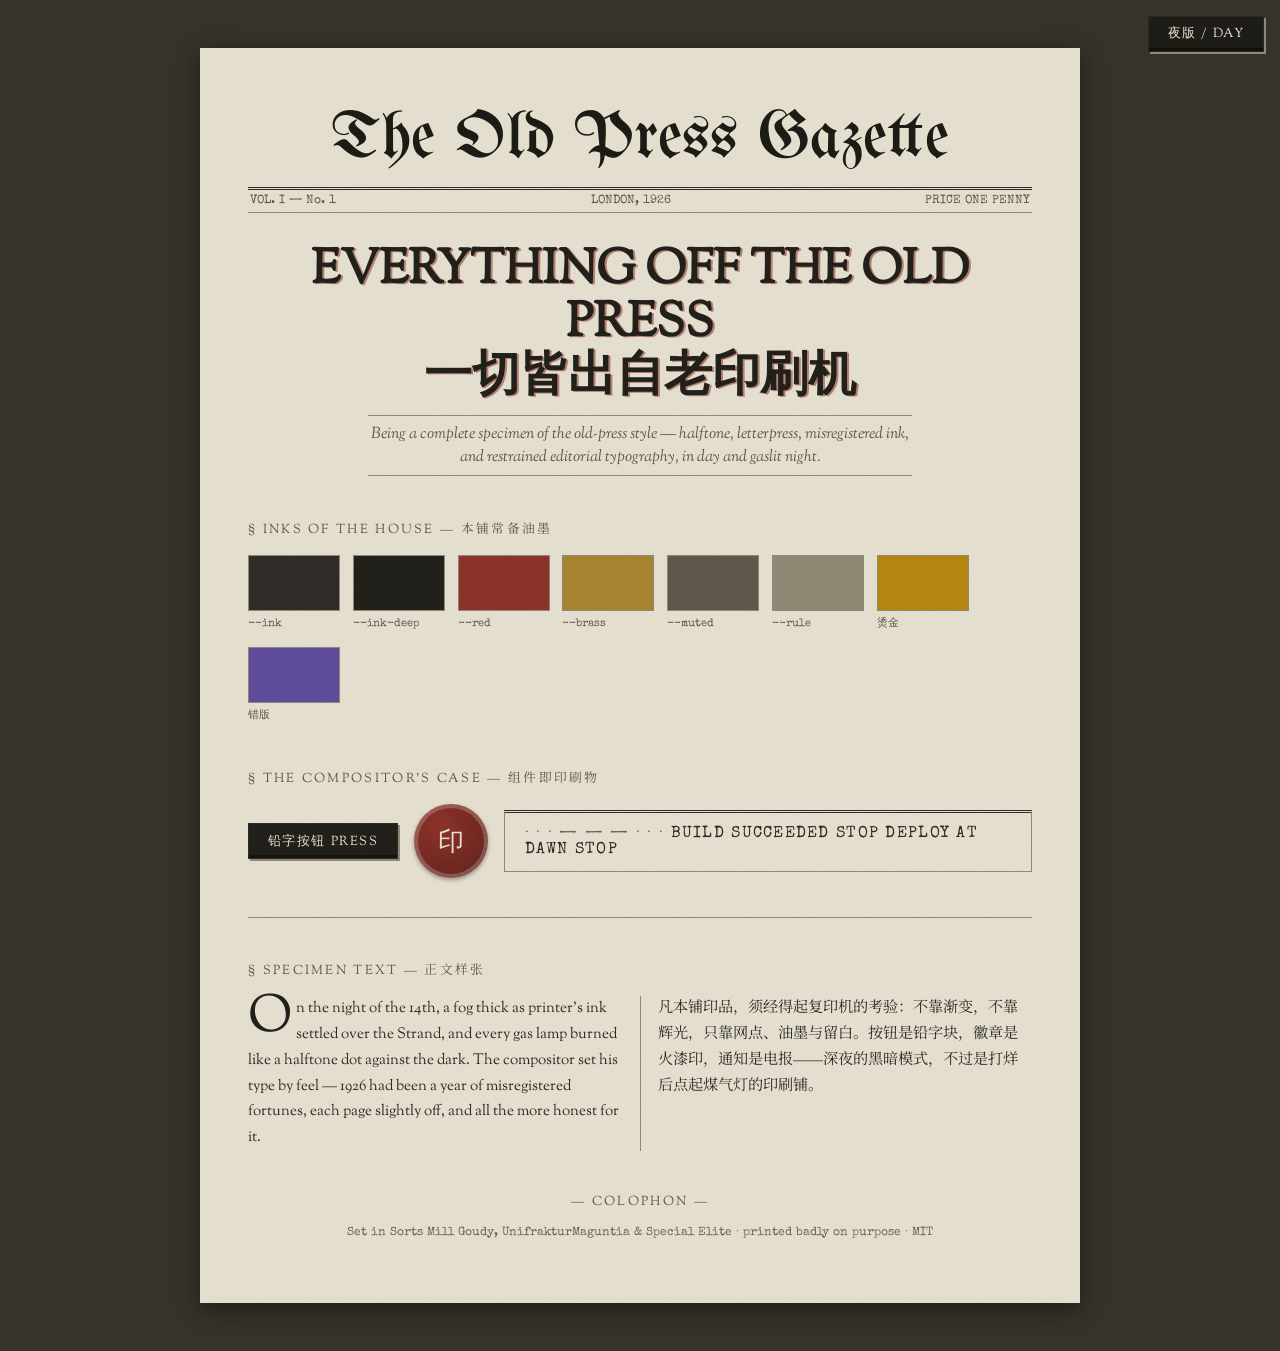
==== demo/index.html @ 59ee6817 "old-press v0.1 — Old London Editorial Noir style skill SKILL.md (two-layer system: constant print-cr" ====
<!doctype html>
<html lang="zh">
<head>
<meta charset="utf-8">
<meta name="viewport" content="width=device-width, initial-scale=1">
<title>old-press · type specimen</title>
<link href="https://fonts.googleapis.com/css2?family=Sorts+Mill+Goudy:ital@0;1&family=Playfair+Display:wght@500;700&family=UnifrakturMaguntia&family=Special+Elite&family=Noto+Serif+SC:wght@500;700&display=swap" rel="stylesheet">
<link rel="stylesheet" href="../references/tokens.css">
<link rel="stylesheet" href="../references/textures.css">
<style>
  * { margin: 0; box-sizing: border-box; }
  body {
    background: var(--desk);
    font-family: var(--serif-en), var(--serif-cn);
    color: var(--ink);
    padding: 3rem 1rem;
  }
  .sheet {
    max-width: 880px;
    margin: 0 auto;
    background: var(--paper);
    padding: 3.5rem 3rem 4rem;
    box-shadow: 0 6px 24px rgba(0,0,0,.45);
  }
  .masthead {
    font-family: var(--blackletter);
    font-size: clamp(2.4rem, 7vw, 4.2rem);
    text-align: center;
    color: var(--ink-deep);
  }
  .dateline {
    display: flex;
    justify-content: space-between;
    border-top: 3px double var(--ink);
    border-bottom: 1px solid var(--rule);
    padding: .35em .2em;
    margin: .8rem 0 2rem;
    font-family: var(--mono);
    font-size: .78rem;
    color: var(--muted);
  }
  h1.headline {
    font-family: var(--serif-en);
    font-size: clamp(1.8rem, 5vw, 3rem);
    line-height: 1.12;
    text-align: center;
    color: var(--ink-deep);
    margin-bottom: .6rem;
  }
  .op-deck { text-align: center; margin: 0 auto 2rem; max-width: 34em; }
  section { margin-top: 2.6rem; }
  .op-label { display: block; margin-bottom: 1rem; font-size: .8rem; }
  .swatches { display: flex; flex-wrap: wrap; gap: .8rem; }
  .swatch { width: 92px; }
  .swatch i {
    display: block; height: 56px; border: 1px solid var(--rule);
  }
  .swatch span {
    font-family: var(--mono); font-size: .66rem; color: var(--muted);
  }
  .row { display: flex; flex-wrap: wrap; gap: 1rem; align-items: center; }
  .seal {
    width: 74px; height: 74px; border-radius: 50%;
    background: radial-gradient(circle at 35% 30%, var(--red) 0%, color-mix(in srgb, var(--red) 70%, black) 85%);
    color: var(--paper);
    display: grid; place-items: center;
    font-family: var(--blackletter); font-size: 1.6rem;
    box-shadow: 0 2px 4px rgba(0,0,0,.35), inset 0 0 0 4px color-mix(in srgb, var(--paper) 25%, transparent);
  }
  .toggle {
    position: fixed; top: 1rem; right: 1rem;
  }
  article p { line-height: 1.7; font-size: .95rem; }
  hr { border: 0; border-top: 1px solid var(--rule); margin: 2.4rem 0; }
</style>
</head>
<body>
  <button class="op-typeblock toggle" onclick="document.body.classList.toggle('night')">夜版 / DAY</button>

  <div class="sheet op-grain">
    <div class="masthead op-inkbleed">The Old Press Gazette</div>
    <div class="dateline">
      <span>VOL. I — No. 1</span>
      <span>LONDON, 1926</span>
      <span>PRICE ONE PENNY</span>
    </div>

    <h1 class="headline op-misreg">EVERYTHING OFF THE OLD PRESS<br>一切皆出自老印刷机</h1>
    <p class="op-deck">Being a complete specimen of the old-press style — halftone, letterpress, misregistered ink, and restrained editorial typography, in day and gaslit night.</p>

    <section>
      <span class="op-label">§ INKS OF THE HOUSE — 本铺常备油墨</span>
      <div class="swatches">
        <div class="swatch"><i style="background:var(--ink)"></i><span>--ink</span></div>
        <div class="swatch"><i style="background:var(--ink-deep)"></i><span>--ink-deep</span></div>
        <div class="swatch"><i style="background:var(--red)"></i><span>--red</span></div>
        <div class="swatch"><i style="background:var(--brass)"></i><span>--brass</span></div>
        <div class="swatch"><i style="background:var(--muted)"></i><span>--muted</span></div>
        <div class="swatch"><i style="background:var(--rule)"></i><span>--rule</span></div>
        <div class="swatch"><i style="background:var(--rarity-gold)"></i><span>烫金</span></div>
        <div class="swatch"><i style="background:var(--rarity-misprint)"></i><span>错版</span></div>
      </div>
    </section>

    <section>
      <span class="op-label">§ THE COMPOSITOR'S CASE — 组件即印刷物</span>
      <div class="row">
        <button class="op-typeblock">铅字按钮 PRESS</button>
        <div class="seal">印</div>
        <div class="op-telegram" style="flex:1;min-width:260px">BUILD SUCCEEDED STOP DEPLOY AT DAWN STOP</div>
      </div>
    </section>

    <hr>

    <section>
      <span class="op-label">§ SPECIMEN TEXT — 正文样张</span>
      <article class="op-columns">
        <p class="op-dropcap op-figures">On the night of the 14th, a fog thick as printer's ink settled over the Strand, and every gas lamp burned like a halftone dot against the dark. The compositor set his type by feel — 1926 had been a year of misregistered fortunes, each page slightly off, and all the more honest for it.</p>
        <p class="op-figures">凡本铺印品，须经得起复印机的考验：不靠渐变，不靠辉光，只靠网点、油墨与留白。按钮是铅字块，徽章是火漆印，通知是电报——深夜的黑暗模式，不过是打烊后点起煤气灯的印刷铺。</p>
      </article>
    </section>

    <section style="text-align:center">
      <span class="op-label">— COLOPHON —</span>
      <p class="op-figures" style="font-family:var(--mono);font-size:.75rem;color:var(--faded)">Set in Sorts Mill Goudy, UnifrakturMaguntia &amp; Special Elite · printed badly on purpose · MIT</p>
    </section>
  </div>
</body>
</html>
---- references/tokens.css ----
/* old-press · design tokens
   Gaslight theme (default) — day on cream paper, night as gaslit dark.
   Drop into :root, toggle night with body.night. */

:root {
  /* paper & ink */
  --paper: #E9E3D3;
  --ink: #2C2924;
  --ink-deep: #1E1C17;

  /* second ink pass (accents — use sparingly, like a second run through the press) */
  --red: #8E2F27;      /* muted red — headlines' one allowed emphasis */
  --brass: #A8842C;    /* brass gold — hardware, links, small ornaments */

  /* supporting grays (warm, never neutral) */
  --muted: #5C574A;
  --faded: #6A6452;
  --rule: #8F8975;     /* column rules, hairline borders */
  --desk: #37332A;     /* the desk the paper lies on — page background outside the sheet */

  /* rarity inks (optional tiered accents, from type-bureau) */
  --rarity-black: #2b2620;
  --rarity-red: #a63a2b;
  --rarity-gold: #b8860b;
  --rarity-misprint: #5d4a9c;

  /* type */
  --serif-en: "Cheltenham", "Sorts Mill Goudy", "Playfair Display", Georgia, serif;
  --serif-cn: "Songti SC", "Noto Serif SC", "SimSun", serif;
  --blackletter: "UnifrakturMaguntia", serif;
  --mono: "Special Elite", "Courier New", Courier, monospace;
}

/* 煤气灯夜版 — the print shop after hours, not a "dark theme" */
body.night {
  --paper: #23211B;
  --ink: #D9D0B6;
  --ink-deep: #E9E3D3;
  --red: #C4655C;
  --brass: #A8842C;
  --muted: #A29A82;
  --faded: #8F8975;
  --rule: #3B382F;
  --desk: #0D0B08;
}

/* Vapor theme — vaporwave inks screen-printed on the same old paper.
   Apply with body.vapor; saturation deliberately pulled down: printed, not lit. */
body.vapor {
  --red: #C25C8A;      /* magenta ink */
  --brass: #5FB3B3;    /* cyan ink */
  --ink: #3A3550;
  --rarity-misprint: #9B8CDB; /* lavender */
}
---- references/textures.css ----
/* old-press · texture recipes
   Ready-made CSS for the base layer. Each class is independent; combine freely.
   Everything here must survive a photocopier — no glow, no glossy gradients. */

/* ---------- paper grain (SVG turbulence noise, no external asset) ----------
   Note: keep this to one layer per page and avoid blend modes — a full-page
   blended noise layer is expensive enough to make scrolling stutter. */
.op-grain {
  position: relative;
}
.op-grain::after {
  content: "";
  position: absolute;
  inset: 0;
  pointer-events: none;
  opacity: .18;
  background-image: url("data:image/svg+xml,%3Csvg xmlns='http://www.w3.org/2000/svg' width='120' height='120'%3E%3Cfilter id='n'%3E%3CfeTurbulence type='fractalNoise' baseFrequency='0.85' numOctaves='2'/%3E%3CfeColorMatrix values='0 0 0 0 0.17 0 0 0 0 0.16 0 0 0 0 0.14 0 0 0 0.5 0'/%3E%3C/filter%3E%3Crect width='120' height='120' filter='url(%23n)'/%3E%3C/svg%3E");
}

/* ---------- halftone dot screen (for image overlays and large fills) ---------- */
.op-halftone {
  background-image: radial-gradient(circle, var(--ink) 1px, transparent 1.4px);
  background-size: 5px 5px;
}
.op-halftone--bold {
  background-image: radial-gradient(circle, var(--ink) 1.6px, transparent 2.1px);
  background-size: 7px 7px;
}
/* lay over a photo to "print" it */
.op-halftone-photo {
  filter: grayscale(1) contrast(1.25) sepia(.25);
}
.op-halftone-photo + .op-halftone-screen {
  position: absolute;
  inset: 0;
  background-image: radial-gradient(circle, rgba(30,28,23,.9) 1px, transparent 1.5px);
  background-size: 4px 4px;
  mix-blend-mode: overlay;
  pointer-events: none;
}

/* ---------- misregistration (second ink pass slightly off) ---------- */
.op-misreg {
  text-shadow: 1.5px 1px 0 color-mix(in srgb, var(--red) 55%, transparent);
}
.op-misreg--heavy {
  text-shadow:
    2px 1.5px 0 color-mix(in srgb, var(--red) 60%, transparent),
    -1px -.5px 0 color-mix(in srgb, var(--brass) 40%, transparent);
}

/* ---------- ink bleed (soften edges, never crisp) ---------- */
.op-inkbleed {
  filter: blur(.2px) contrast(1.05);
}

/* ---------- metal type button (按钮 = 铅字块) ---------- */
.op-typeblock {
  font-family: var(--serif-en);
  font-feature-settings: "smcp";
  letter-spacing: .12em;
  color: var(--paper);
  background: var(--ink-deep);
  border: 1px solid var(--ink);
  box-shadow: inset 0 -3px 0 rgba(0,0,0,.45), 2px 2px 0 var(--rule);
  padding: .55em 1.4em;
  cursor: pointer;
}
.op-typeblock:active {
  transform: translate(2px, 2px);   /* the press comes down */
  box-shadow: inset 0 -1px 0 rgba(0,0,0,.45), 0 0 0 var(--rule);
}

/* ---------- telegram notification (通知 = 电报) ---------- */
.op-telegram {
  font-family: var(--mono);
  text-transform: uppercase;
  letter-spacing: .08em;
  background: var(--paper);
  color: var(--ink);
  border: 1px solid var(--rule);
  border-top: 3px double var(--ink);
  padding: .8em 1.2em;
}
.op-telegram::before { content: "· · · — — — · · ·   "; color: var(--faded); }

/* ---------- editorial details ---------- */
.op-dropcap::first-letter {
  font-family: var(--serif-en);
  float: left;
  font-size: 3.4em;
  line-height: .82;
  padding: .04em .08em 0 0;
  color: var(--ink-deep);
}
.op-columns {
  column-count: 2;
  column-gap: 2.2rem;
  column-rule: 1px solid var(--rule);
}
.op-deck {          /* newspaper deck under a headline */
  font-family: var(--serif-en);
  font-style: italic;
  color: var(--muted);
  border-top: 1px solid var(--rule);
  border-bottom: 1px solid var(--rule);
  padding: .4em 0;
}
.op-figures { font-feature-settings: "onum"; }   /* old-style figures */
.op-label {
  font-feature-settings: "smcp";
  letter-spacing: .18em;
  color: var(--muted);
}

/* ---------- fold wear (subtle vertical crease) ---------- */
.op-fold {
  background-image: linear-gradient(90deg,
    transparent 49.6%, rgba(30,28,23,.08) 50%, rgba(255,255,255,.05) 50.4%, transparent 51%);
}
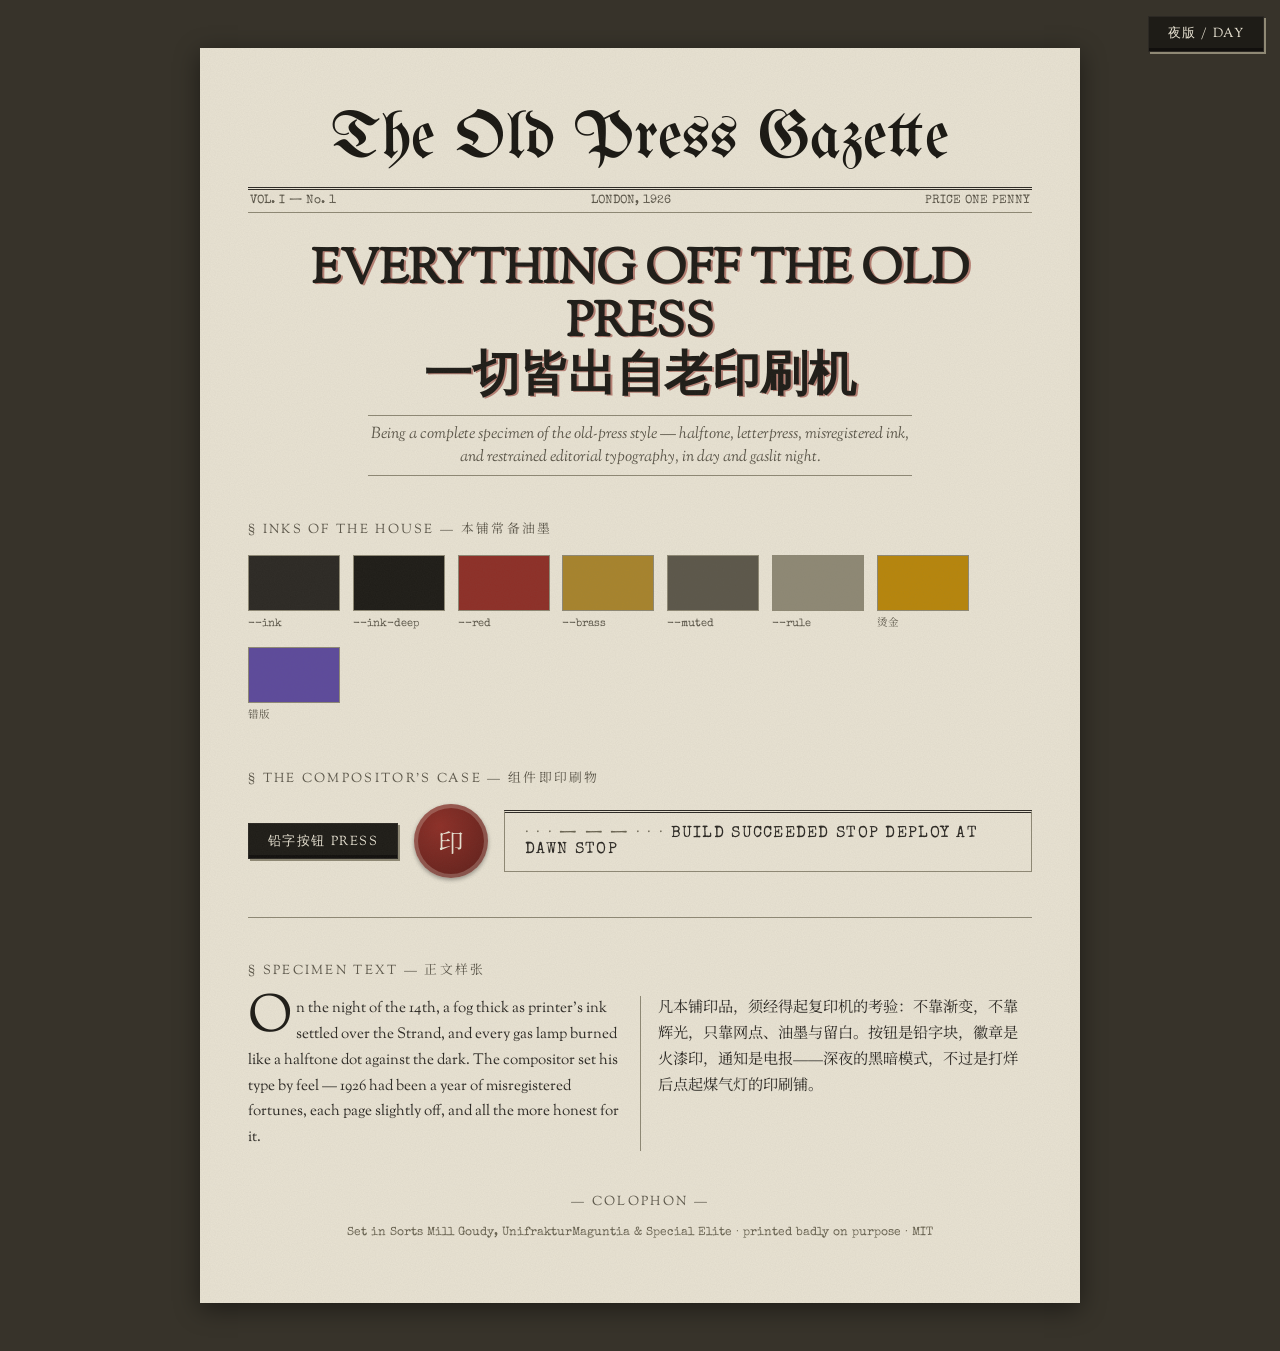
==== commit 734f8e64: "Fix clip overflow, embed fonts in exports, upgrade type & paper aging - Root-caused clip template's " ====
--- a/demo/index.html
+++ b/demo/index.html
@@ -4,7 +4,7 @@
 <meta charset="utf-8">
 <meta name="viewport" content="width=device-width, initial-scale=1">
 <title>old-press · type specimen</title>
-<link href="https://fonts.googleapis.com/css2?family=Sorts+Mill+Goudy:ital@0;1&family=Playfair+Display:wght@500;700&family=UnifrakturMaguntia&family=Special+Elite&family=Noto+Serif+SC:wght@500;700&display=swap" rel="stylesheet">
+<link href="https://fonts.googleapis.com/css2?family=Sorts+Mill+Goudy:ital@0;1&family=Playfair+Display:wght@500;700&family=UnifrakturMaguntia&family=Special+Elite&family=Noto+Serif+SC:wght@500;700&display=swap" rel="stylesheet" crossorigin="anonymous">
 <link rel="stylesheet" href="../references/tokens.css">
 <link rel="stylesheet" href="../references/textures.css">
 <style>
--- a/references/tokens.css
+++ b/references/tokens.css
@@ -26,9 +26,10 @@
 
   /* type */
   --serif-en: "Cheltenham", "Sorts Mill Goudy", "Playfair Display", Georgia, serif;
-  --serif-cn: "Songti SC", "Noto Serif SC", "SimSun", serif;
-  --blackletter: "UnifrakturMaguntia", serif;
-  --mono: "Special Elite", "Courier New", Courier, monospace;
+  --serif-cn: "Noto Serif SC", "Songti SC", "SimSun", serif;
+  /* CJK has no blackletter/typewriter — fall through to heavy serif so mixed text stays styled */
+  --blackletter: "UnifrakturMaguntia", "Noto Serif SC", serif;
+  --mono: "Special Elite", "Courier New", "Noto Serif SC", Courier, monospace;
 }
 
 /* 煤气灯夜版 — the print shop after hours, not a "dark theme" */
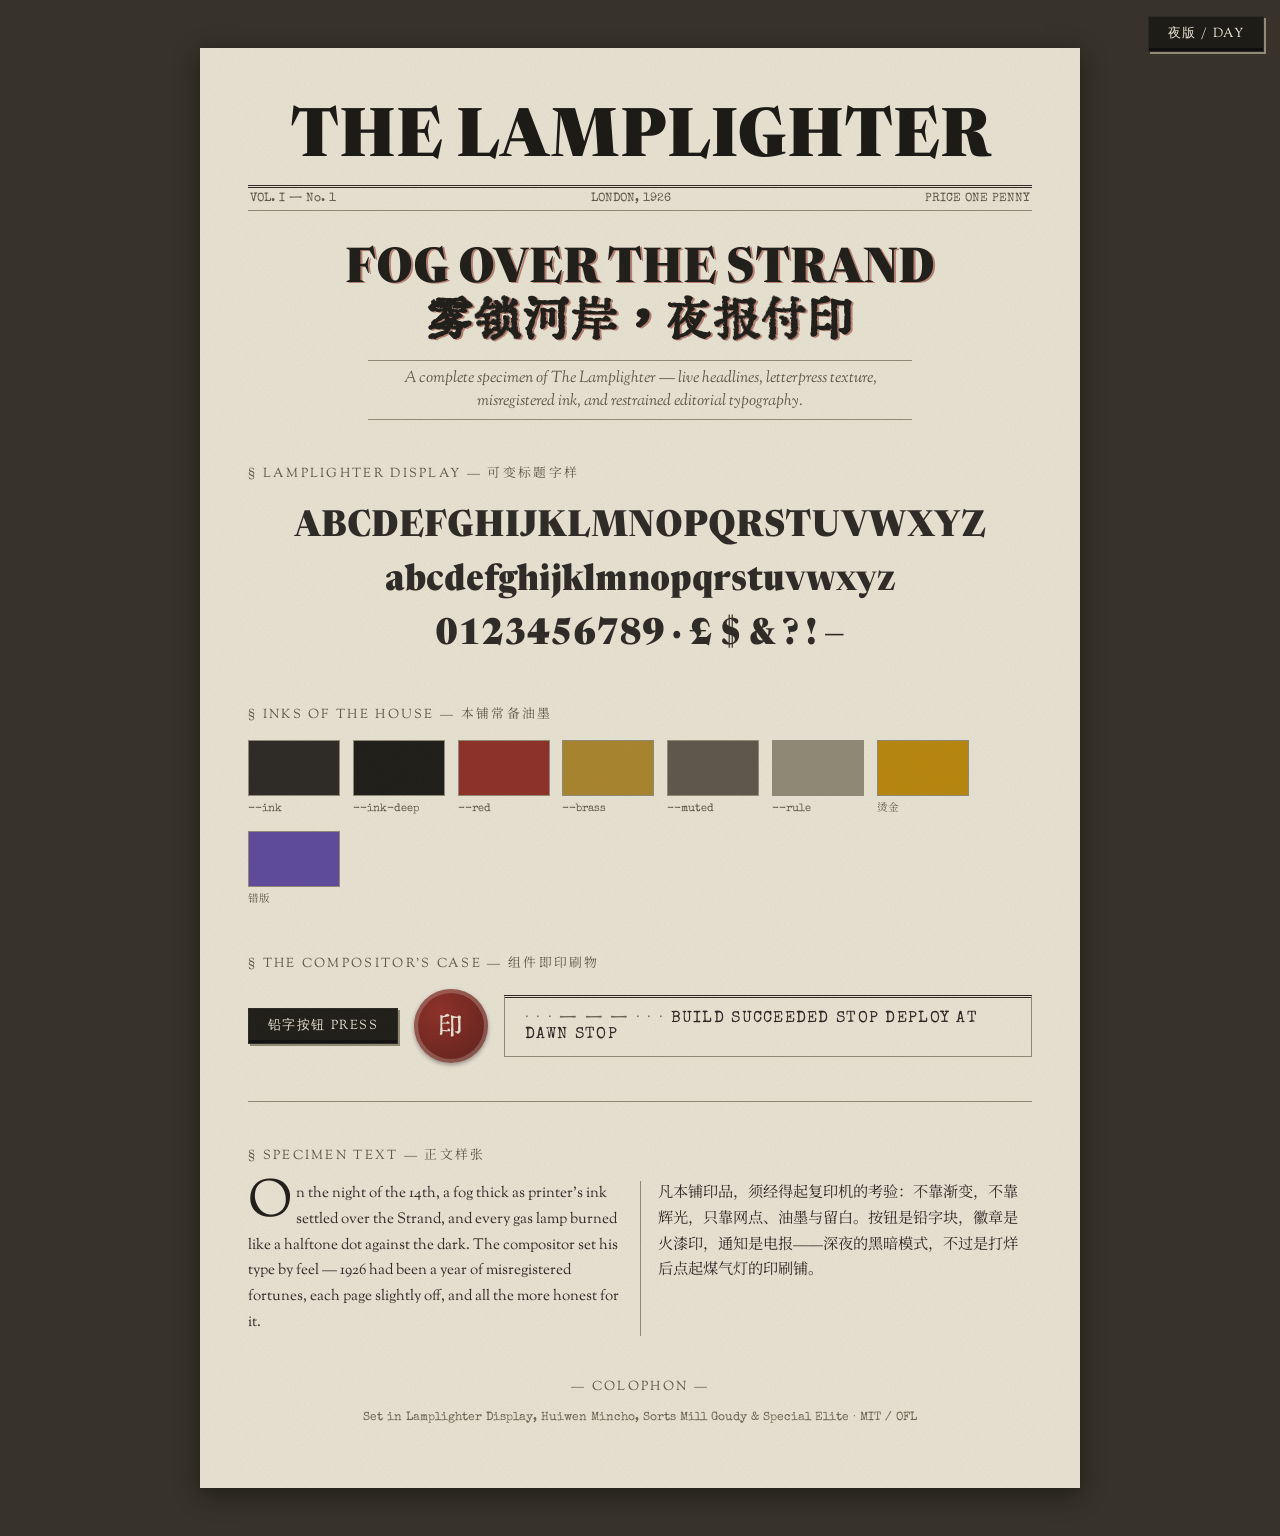
==== commit 5a03e58d: "Build The Lamplighter editorial system" ====
--- a/demo/index.html
+++ b/demo/index.html
@@ -3,10 +3,12 @@
 <head>
 <meta charset="utf-8">
 <meta name="viewport" content="width=device-width, initial-scale=1">
-<title>old-press · type specimen</title>
-<link href="https://fonts.googleapis.com/css2?family=Sorts+Mill+Goudy:ital@0;1&family=Playfair+Display:wght@500;700&family=UnifrakturMaguntia&family=Special+Elite&family=Noto+Serif+SC:wght@500;700&display=swap" rel="stylesheet" crossorigin="anonymous">
+<title>The Lamplighter · type specimen</title>
+<link href="https://fonts.googleapis.com/css2?family=Sorts+Mill+Goudy:ital@0;1&family=Special+Elite&family=Noto+Serif+SC:wght@500;700&display=swap" rel="stylesheet" crossorigin="anonymous">
 <link rel="stylesheet" href="../references/tokens.css">
 <link rel="stylesheet" href="../references/textures.css">
+<link rel="stylesheet" href="../assets/fonts/huiwen.css">
+<link rel="stylesheet" href="../assets/fonts/lamplighter.css">
 <style>
   * { margin: 0; box-sizing: border-box; }
   body {
@@ -23,7 +25,9 @@
     box-shadow: 0 6px 24px rgba(0,0,0,.45);
   }
   .masthead {
-    font-family: var(--blackletter);
+    font-family: var(--masthead);
+    font-weight: 800;
+    text-transform: uppercase;
     font-size: clamp(2.4rem, 7vw, 4.2rem);
     text-align: center;
     color: var(--ink-deep);
@@ -40,7 +44,7 @@
     color: var(--muted);
   }
   h1.headline {
-    font-family: var(--serif-en);
+    font-family: var(--display-en);
     font-size: clamp(1.8rem, 5vw, 3rem);
     line-height: 1.12;
     text-align: center;
@@ -64,13 +68,21 @@
     background: radial-gradient(circle at 35% 30%, var(--red) 0%, color-mix(in srgb, var(--red) 70%, black) 85%);
     color: var(--paper);
     display: grid; place-items: center;
-    font-family: var(--blackletter); font-size: 1.6rem;
+    font-family: var(--masthead); font-size: 1.6rem;
     box-shadow: 0 2px 4px rgba(0,0,0,.35), inset 0 0 0 4px color-mix(in srgb, var(--paper) 25%, transparent);
   }
   .toggle {
     position: fixed; top: 1rem; right: 1rem;
   }
   article p { line-height: 1.7; font-size: .95rem; }
+  .alphabet {
+    font-family: var(--display-en);
+    font-weight: 800;
+    font-size: clamp(1.35rem, 4vw, 2.25rem);
+    line-height: 1.5;
+    text-align: center;
+    overflow-wrap: anywhere;
+  }
   hr { border: 0; border-top: 1px solid var(--rule); margin: 2.4rem 0; }
 </style>
 </head>
@@ -78,15 +90,20 @@
   <button class="op-typeblock toggle" onclick="document.body.classList.toggle('night')">夜版 / DAY</button>
 
   <div class="sheet op-grain">
-    <div class="masthead op-inkbleed">The Old Press Gazette</div>
+    <div class="masthead op-inkbleed">The Lamplighter</div>
     <div class="dateline">
       <span>VOL. I — No. 1</span>
       <span>LONDON, 1926</span>
       <span>PRICE ONE PENNY</span>
     </div>
 
-    <h1 class="headline op-misreg">EVERYTHING OFF THE OLD PRESS<br>一切皆出自老印刷机</h1>
-    <p class="op-deck">Being a complete specimen of the old-press style — halftone, letterpress, misregistered ink, and restrained editorial typography, in day and gaslit night.</p>
+    <h1 class="headline op-misreg">FOG OVER THE STRAND<br>雾锁河岸，夜报付印</h1>
+    <p class="op-deck">A complete specimen of The Lamplighter — live headlines, letterpress texture, misregistered ink, and restrained editorial typography.</p>
+
+    <section>
+      <span class="op-label">§ LAMPLIGHTER DISPLAY — 可变标题字样</span>
+      <p class="alphabet">ABCDEFGHIJKLMNOPQRSTUVWXYZ<br>abcdefghijklmnopqrstuvwxyz<br>0123456789 · £ $ &amp; ? ! —</p>
+    </section>
 
     <section>
       <span class="op-label">§ INKS OF THE HOUSE — 本铺常备油墨</span>
@@ -123,7 +140,7 @@
 
     <section style="text-align:center">
       <span class="op-label">— COLOPHON —</span>
-      <p class="op-figures" style="font-family:var(--mono);font-size:.75rem;color:var(--faded)">Set in Sorts Mill Goudy, UnifrakturMaguntia &amp; Special Elite · printed badly on purpose · MIT</p>
+      <p class="op-figures" style="font-family:var(--mono);font-size:.75rem;color:var(--faded)">Set in Lamplighter Display, Huiwen Mincho, Sorts Mill Goudy &amp; Special Elite · MIT / OFL</p>
     </section>
   </div>
 </body>
--- a/references/tokens.css
+++ b/references/tokens.css
@@ -1,4 +1,4 @@
-/* old-press · design tokens
+/* The Lamplighter · design tokens
    Gaslight theme (default) — day on cream paper, night as gaslit dark.
    Drop into :root, toggle night with body.night. */
 
@@ -25,10 +25,13 @@
   --rarity-misprint: #5d4a9c;
 
   /* type */
-  --serif-en: "Cheltenham", "Sorts Mill Goudy", "Playfair Display", Georgia, serif;
+  --serif-en: "Sorts Mill Goudy", Georgia, serif;
   --serif-cn: "Noto Serif SC", "Songti SC", "SimSun", serif;
-  /* CJK has no blackletter/typewriter — fall through to heavy serif so mixed text stays styled */
-  --blackletter: "UnifrakturMaguntia", "Noto Serif SC", serif;
+  /* The custom face owns Latin display text. CJK falls through to Huiwen/Noto. */
+  --display-en: "Lamplighter Display", "Huiwen-mincho", "Noto Serif SC", Georgia, serif;
+  --masthead: "Lamplighter Display", "Huiwen-mincho", "Noto Serif SC", Georgia, serif;
+  /* Compatibility alias for older templates. */
+  --blackletter: var(--masthead);
   --mono: "Special Elite", "Courier New", "Noto Serif SC", Courier, monospace;
 }
 
--- a/references/textures.css
+++ b/references/textures.css
@@ -1,4 +1,4 @@
-/* old-press · texture recipes
+/* The Lamplighter · texture recipes
    Ready-made CSS for the base layer. Each class is independent; combine freely.
    Everything here must survive a photocopier — no glow, no glossy gradients. */
 
--- a/assets/fonts/huiwen.css
+++ b/assets/fonts/huiwen.css
@@ -0,0 +1,17 @@
+@font-face{font-family:"Huiwen-mincho";src:url('huiwen-00.woff2') format('woff2');unicode-range:U+4E00-51F3;font-display:swap;}
+@font-face{font-family:"Huiwen-mincho";src:url('huiwen-01.woff2') format('woff2');unicode-range:U+51F5-556D;font-display:swap;}
+@font-face{font-family:"Huiwen-mincho";src:url('huiwen-02.woff2') format('woff2');unicode-range:U+556E-5A6A;font-display:swap;}
+@font-face{font-family:"Huiwen-mincho";src:url('huiwen-03.woff2') format('woff2');unicode-range:U+5A74-5F71;font-display:swap;}
+@font-face{font-family:"Huiwen-mincho";src:url('huiwen-04.woff2') format('woff2');unicode-range:U+5F73-6387;font-display:swap;}
+@font-face{font-family:"Huiwen-mincho";src:url('huiwen-05.woff2') format('woff2');unicode-range:U+6388-6832;font-display:swap;}
+@font-face{font-family:"Huiwen-mincho";src:url('huiwen-06.woff2') format('woff2');unicode-range:U+6833-6D6A;font-display:swap;}
+@font-face{font-family:"Huiwen-mincho";src:url('huiwen-07.woff2') format('woff2');unicode-range:U+6D6E-732A;font-display:swap;}
+@font-face{font-family:"Huiwen-mincho";src:url('huiwen-08.woff2') format('woff2');unicode-range:U+732B-782C;font-display:swap;}
+@font-face{font-family:"Huiwen-mincho";src:url('huiwen-09.woff2') format('woff2');unicode-range:U+782D-7ED2;font-display:swap;}
+@font-face{font-family:"Huiwen-mincho";src:url('huiwen-10.woff2') format('woff2');unicode-range:U+7ED3-8288;font-display:swap;}
+@font-face{font-family:"Huiwen-mincho";src:url('huiwen-11.woff2') format('woff2');unicode-range:U+828A-8725;font-display:swap;}
+@font-face{font-family:"Huiwen-mincho";src:url('huiwen-12.woff2') format('woff2');unicode-range:U+8729-8D5A;font-display:swap;}
+@font-face{font-family:"Huiwen-mincho";src:url('huiwen-13.woff2') format('woff2');unicode-range:U+8D5B-943E;font-display:swap;}
+@font-face{font-family:"Huiwen-mincho";src:url('huiwen-14.woff2') format('woff2');unicode-range:U+946B-987D;font-display:swap;}
+@font-face{font-family:"Huiwen-mincho";src:url('huiwen-15.woff2') format('woff2');unicode-range:U+987E-FF1F;font-display:swap;}
+@font-face{font-family:"Huiwen-mincho";src:url('huiwen-lat.woff2') format('woff2');unicode-range:U+0020-007E,U+00A0-00FF,U+2013-2026,U+3000-303F,U+FF00-FFEF;font-display:swap;}
--- a/assets/fonts/lamplighter.css
+++ b/assets/fonts/lamplighter.css
@@ -0,0 +1,10 @@
+/* Lamplighter Display
+   Modified from Newsreader 72pt ExtraBold under the SIL Open Font License 1.1.
+   See lamplighter-OFL.txt. */
+@font-face {
+  font-family: "Lamplighter Display";
+  src: url("lamplighter-display.woff2") format("woff2");
+  font-style: normal;
+  font-weight: 800;
+  font-display: swap;
+}
